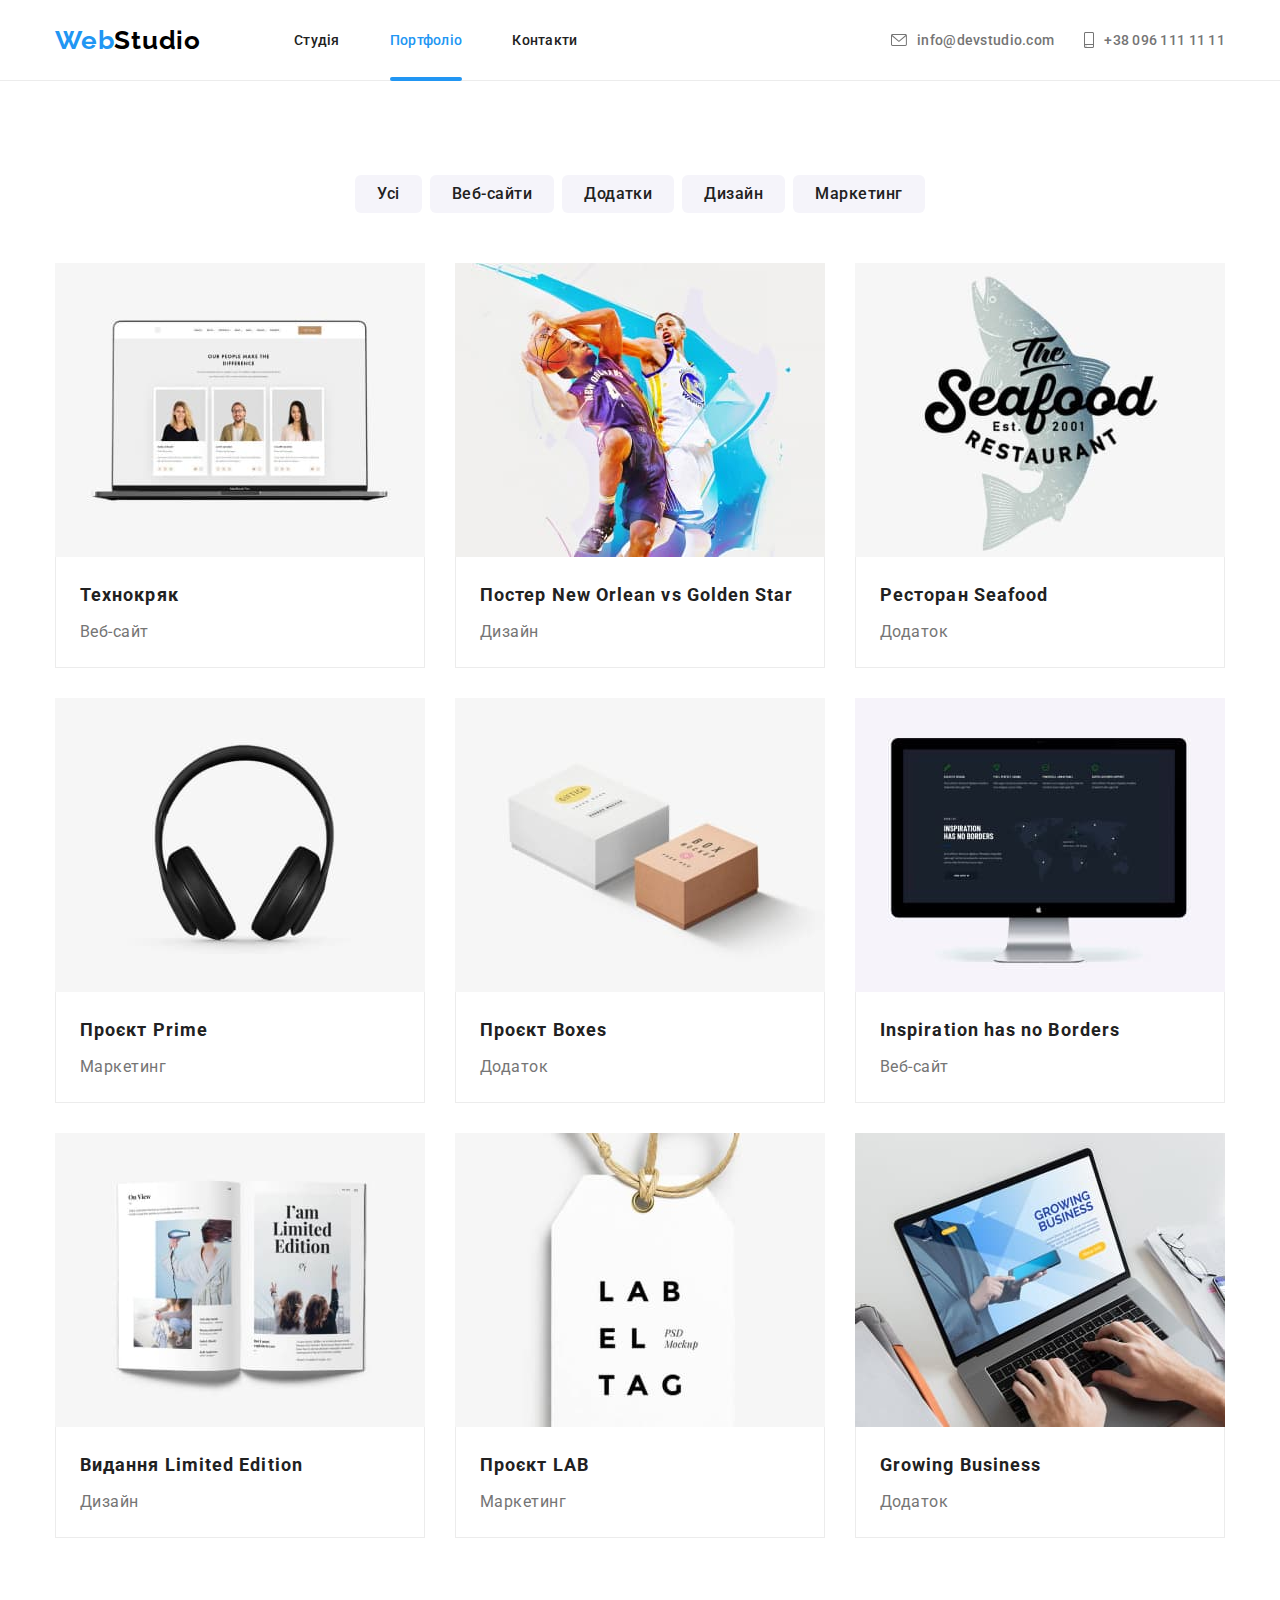
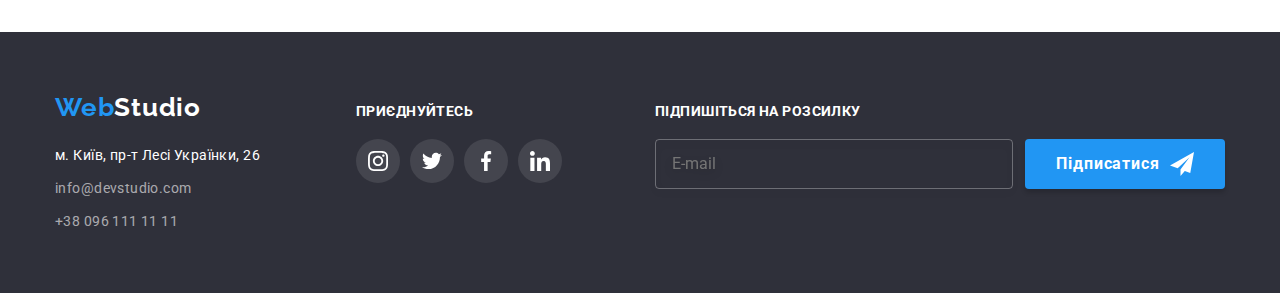
==== portfolio.html @ 5408e078 "finish homework6" ====
<!DOCTYPE html>
<html lang="uk">
<head>
    <meta charset="UTF-8">
    <meta http-equiv="X-UA-Compatible" content="IE=edge">
    <meta name="viewport" content="width=device-width, initial-scale=1.0">
    <title>Портфолио</title>
    <link rel="preconnect" href="https://fonts.googleapis.com">
    <link rel="preconnect" href="https://fonts.gstatic.com" crossorigin>
    <link href="https://fonts.googleapis.com/css2?family=Raleway:wght@700&family=Roboto:wght@400;500;700;900&display=swap"
        rel="stylesheet">
    <link rel="stylesheet" href="https://cdnjs.cloudflare.com/ajax/libs/modern-normalize/1.1.0/modern-normalize.min.css" />
    <link rel="stylesheet" href="./css/main.min.css" />
    <!-- <link rel="stylesheet" href="./css/styles.css" /> -->

</head>
<body>
<header class="header">
    <div class="header__container container">
        <nav class="nav header__nav">
            <a href="./index.html" class="logo link"><span class="logo__first-part">Web</span><span
                    class="logo__second-part">Studio</span></a>
            <ul class="nav__list list">
                <li class="nav__item"><a href="./index.html" class="nav__link link">Студія</a></li>
                <li class="nav__item"><a href="./portfolio.html" class="nav__link nav__link--current link">Портфоліо</a></li>
                <li class="nav__item"><a href="" class="nav__link link">Контакти</a></li>
            </ul>
        </nav>

        <ul class="contact header__contact">
            <li class="contact__item"><a class="contact__link link" href="mailto:info@devstudio.com"><svg
                        class="contact__icon" width="16" height="12">
                        <use href="./images/icon/symbol-defs.svg#icon-envelope"></use>
                    </svg>info@devstudio.com</a></li>
            <li class="contact__item"><a class="contact__link link" href="tel:+380961111111"><svg class="contact__icon"
                        width="10" height="16">
                        <use href="./images/icon/symbol-defs.svg#icon-smartphone"></use>
                    </svg>+38 096 111 11 11</a>
            </li>
        </ul>
    </div>

</header>
    <main>
        <section class="portfolio">
            <div class="portfolio__container container">
                <h1 class="portfolio__title portfolio__title--visually-hidden">Наші проєкти</h1>
                <ul class="filters__list list">
                    <li class="filters__item"><button class="filter__btn btn" type="button">Усі</button></li>
                    <li class="filters__item"><button class="filter__btn btn" type="button">Веб-сайти</button></li>
                    <li class="filters__item"><button class="filter__btn btn" type="button">Додатки</button></li>
                    <li class="filters__item"><button class="filter__btn btn" type="button">Дизайн</button></li>
                    <li class="filters__item"><button class="filter__btn btn" type="button">Маркетинг</button></li>
                </ul>
            
                <ul class="project__list list">
                    <li class="project__item">
                        <a href="" class="project-link">
                            <div class="project__wrapper">
                                <img src="./images/projeck1.jpg" alt="Технокряк" width="370" />
                                <div class="project__overlay">
                                    <p class="project__overlay__text">Ресурс пропонує комплексні пропозиції з різним рівнем функціоналу та сервісів. Все це
                                        дозволить відвідувачу отримати
                                        вичерпні відомості про компанію чи приватну особу.</p>
                                </div>
                            </div>
                            <div class="project__container">
                                <h2 class="project__title">Технокряк</h2>
                                <p class="project__description">Веб-сайт</p>
                            </div>
                        </a>  
                    </li>
                    <li class="project__item">
                        <a href="" class="project-link">
                            <div class="project__wrapper">
                                <img src="./images/projeck2.jpg" alt="Постер New Orlean vs Golden Star" width="370" />
                                <div class="project__overlay">
                                    <p class="project__overlay__text">Ресурс пропонує комплексні пропозиції з різним рівнем функціоналу та сервісів. Все це
                                        дозволить відвідувачу отримати
                                        вичерпні відомості про компанію чи приватну особу.</p>
                                </div>
                            </div>
                            <div class="project__container">
                                <h2 class="project__title">Постер New Orlean vs Golden Star</h2>
                                <p class="project__description">Дизайн</p>
                            </div>
                        </a>
                    </li>
                    <li class="project__item">
                        <a href="" class="project-link">
                            <div class="project__wrapper">
                                <img src="./images/projeck3.jpg" alt="Ресторан Seafood" width="370" />
                                <div class="project__overlay">
                                    <p class="project__overlay__text">Ресурс пропонує комплексні пропозиції з різним рівнем функціоналу та сервісів. Все це
                                        дозволить відвідувачу отримати
                                        вичерпні відомості про компанію чи приватну особу.</p>
                                </div>
                            
                            </div>
                            <div class="project__container">
                                <h2 class="project__title">Ресторан Seafood</h2>
                                <p class="project__description">Додаток</p>
                            </div>
                        </a>
                        
                    </li>
                    <li class="project__item">
                        <a href="" class="project-link">
                            <div class="project__wrapper">
                                <img src="./images/projeck4.jpg" alt="Проєкт Prime" width="370" />
                                <div class="project__overlay">
                                    <p class="project__overlay__text">Ресурс пропонує комплексні пропозиції з різним рівнем функціоналу та сервісів. Все це
                                        дозволить відвідувачу отримати
                                        вичерпні відомості про компанію чи приватну особу.</p>
                                </div>
                            </div>
                            
                            <div class="project__container">
                                <h2 class="project__title">Проєкт Prime</h2>
                                <p class="project__description">Маркетинг</p>
                            </div>
                        </a>    
                    </li>
                    <li class="project__item">
                        <a href="" class="project-link">
                            <div class="project__wrapper">
                                <img src="./images/projeck5.jpg" alt="Проєкт Boxes" width="370" />
                                <div class="project__overlay">
                                    <p class="project__overlay__text">Ресурс пропонує комплексні пропозиції з різним рівнем функціоналу та сервісів. Все це
                                        дозволить відвідувачу отримати
                                        вичерпні відомості про компанію чи приватну особу.</p>
                                </div>
                            
                            </div>
                            
                            <div class="project__container">
                                <h2 class="project__title">Проєкт Boxes</h2>
                                <p class="project__description">Додаток</p>
                            </div>
                        </a>
                    </li>
                    <li class="project__item">
                        <a href="" class="project-link">
                            <div class="project__wrapper">
                                <img src="./images/projeck6.jpg" alt="Inspiration has no Borders" width="370" />
                                <div class="project__overlay">
                                    <p class="project__overlay__text">Ресурс пропонує комплексні пропозиції з різним рівнем функціоналу та сервісів. Все це
                                        дозволить відвідувачу отримати
                                        вичерпні відомості про компанію чи приватну особу.</p>
                                </div>
                            </div>
                            
                            <div class="project__container">
                                <h2 class="project__title">Inspiration has no Borders</h2>
                                <p class="project__description">Веб-сайт</p>
                            </div>
                        </a>
                    </li>
                    <li class="project__item">
                        <a href="" class="project-link">
                            <div class="project__wrapper">
                                <img src="./images/projeck7.jpg" alt="Видання Limited Edition" width="370" />
                                <div class="project__overlay">
                                    <p class="project__overlay__text">Ресурс пропонує комплексні пропозиції з різним рівнем функціоналу та сервісів. Все це
                                        дозволить відвідувачу отримати
                                        вичерпні відомості про компанію чи приватну особу.</p>
                                </div>
                            </div>
                            
                            <div class="project__container">
                                <h2 class="project__title">Видання Limited Edition</h2>
                                <p class="project__description">Дизайн</p>
                            </div>
                        </a>
                    </li>
                    <li class="project__item">
                        <a href="" class="project-link">
                            <div class="project__wrapper">
                                <img src="./images/projeck8.jpg" alt="Проєкт LAB" width="370" />
                                <div class="project__overlay">
                                    <p class="project__overlay__text">Ресурс пропонує комплексні пропозиції з різним рівнем функціоналу та сервісів. Все це
                                        дозволить відвідувачу отримати
                                        вичерпні відомості про компанію чи приватну особу.</p>
                                </div>
                            </div>
                            
                            <div class="project__container">
                                <h2 class="project__title">Проєкт LAB</h2>
                                <p class="project__description">Маркетинг</p>
                            </div>
                        </a>
                    </li>
                    <li class="project__item">
                        <a href="" class="project-link">
                            <div class="project__wrapper">
                                <img src="./images/projeck9.jpg" alt="Growing Business" width="370" />
                                <div class="project__overlay">
                                    <p class="project__overlay__text">Ресурс пропонує комплексні пропозиції з різним рівнем функціоналу та сервісів. Все це
                                        дозволить відвідувачу отримати
                                        вичерпні відомості про компанію чи приватну особу.</p>
                                </div>
                            
                            </div>
                            
                            <div class="project__container">
                                <h2 class="project__title">Growing Business</h2>
                                <p class="project__description">Додаток</p>
                            </div>
                        </a>  
                    </li>                      
                </ul>
            </div>  
        </section>
    </main>
<footer class="footer">
    <div class="footer__group container">
        <div class="address footer__address">
            <a href="./index.html" class="logo link"><span class="logo__first-part">Web</span><span
                    class="logo__second-part--white">Studio</span></a>
            <ul class="address__list list">
                <li class="address__item"><a class="address__maps link" href="https://goo.gl/maps/CPtrU1FHBa2aNyZL9"
                        target="_blank" rel="noopener noreferrer nofollow">м. Київ, пр-т Лесі Українки, 26</a></li>
                <li class="address__item"><a class="address__link link"
                        href="mailto:info@devstudio.com">info@devstudio.com</a></li>
                <li class="address__item"><a class="address__link link" href="tel:+380961111111">+38 096 111 11 11</a>
                </li>
            </ul>
        </div>


        <div class="social-footer footer__social">
            <p class="social-footer__description">приєднуйтесь</p>
            <ul class="social-footer__list list">
                <li class="social-footer__item"><a class="social-footer__link link" href=""><svg class="social__icon"
                            width="20" height="20">
                            <use href="./images/icon/symbol-defs.svg#icon-instagram"></use>
                        </svg></a></li>
                <li class="social-footer__item"><a class="social-footer__link link" href=""><svg class="social__icon"
                            width="20" height="20">
                            <use href="./images/icon/symbol-defs.svg#icon-twitter"></use>
                        </svg></a></li>
                <li class="social-footer__item"><a class="social-footer__link link" href=""><svg class="social__icon"
                            width="20" height="20">
                            <use href="./images/icon/symbol-defs.svg#icon-facebook"></use>
                        </svg></a></li>
                <li class="social-footer__item"><a class="social-footer__link link" href=""><svg class="social__icon"
                            width="20" height="20">
                            <use href="./images/icon/symbol-defs.svg#icon-linkedin"></use>
                        </svg></a></li>

            </ul>
        </div>
        <div class="email footer__input">
            <p class="email__description">Підпишіться на розсилку</p>
            <form class="email__form" name="e-mail_form">
                <label class="email__form__field">
                    <input class="email__form__input" type="text" name="user_email" autofocus placeholder="E-mail" />
                </label>
                <button class="email__form__btn btn" type="button" data-modal-open>Підписатися <svg class="" width="24"
                        height="24">
                        <use href="./images/icon/symbol-defs.svg#icon-telegram"></use>
                    </svg></button>
            </form>
        </div>
    </div>

</footer>

</body>
</html>
---- css/main.min.css ----
:root{--main-font: "Roboto", sans-serif;--secondary-font: "Raleway", sans-serif;---primary-text-color: rgba(33, 33, 33, 1);---title-text-color: rgba(117, 117, 117, 1);---accent-color: rgba(33, 150, 243, 1);---primary-white: rgba(255, 255, 255, 1);---white-bgd: rgba(255, 255, 255, 1);---accent-bgd: rgba(33, 150, 243, 1);---dark-bgd: rgba(47, 48, 58, 1);---white-bgd-10: rgba(255, 255, 255, 0.1);---secondary-bgd: rgba(245, 244, 250, 1);---border-color: rgba(236, 236, 236, 1);---btn-active-color: rgba(24, 140, 232, 1);---brands-icon: rgba(175, 177, 184, 1);---white-cl-60: rgba(255, 255, 255, 0.6);---logo__second-part: rgba(0, 0, 0, 1);---overlay-color: rgba(33, 150, 243, 0.9);---backdrop-color: rgba(0, 0, 0, 0.2);---trns-fast: 250ms cubic-bezier(0.4, 0, 0.2, 1)}.visually-hidden{position:absolute;width:1px;height:1px;margin:-1px;border:0;padding:0;white-space:nowrap;-webkit-clip-path:inset(100%);clip-path:inset(100%);clip:rect(0 0 0 0);overflow:hidden}body{font-family:var(--main-font);background-color:var(---primary-white);color:var(---primary-text-color)}h1,h2,h3,h4,h5,h6,p{margin:0}ul{margin:0;padding:0;list-style:none}img{display:block;max-width:100%;height:auto}a{text-decoration:none}.list{list-style:none;margin:0;padding:0}.link{text-decoration:none;color:currentColor;-webkit-transition:color var(---trns-fast);transition:color var(---trns-fast)}.link:hover,.link:focus{color:var(---accent-color)}.btn{display:inline-block;border:none}.container{margin-left:auto;margin-right:auto;width:1200px;padding-left:15px;padding-right:15px}.header{border-bottom:1px solid var(---border-color)}.header__container{display:-webkit-box;display:-ms-flexbox;display:flex;-webkit-box-align:center;-ms-flex-align:center;align-items:center}.logo{font-family:var(--secondary-font);font-weight:700;font-size:26px;line-height:1.1923076923;letter-spacing:.03em}.logo__first-part{color:var(---accent-color)}.logo__second-part{color:var(---logo__second-part)}.logo__second-part--white{color:var(---primary-white)}.nav{display:-webkit-box;display:-ms-flexbox;display:flex;-webkit-box-align:center;-ms-flex-align:center;align-items:center}.nav__list{display:-webkit-box;display:-ms-flexbox;display:flex;margin-left:93px;color:var(---primary-text-color)}.nav__item{margin-right:50px}.nav__item:last-child{margin-right:0}.nav__link{display:block;padding:32px 0;position:relative;font-weight:500;font-size:14px;line-height:1.1428571429;letter-spacing:.02em}.nav__link--current{color:var(---accent-color)}.nav__link--current::after{content:"";position:absolute;bottom:-1px;left:0;display:block;width:100%;height:4px;border-radius:2px;background-color:var(---accent-bgd)}.contact{display:-webkit-box;display:-ms-flexbox;display:flex;-webkit-box-pack:end;-ms-flex-pack:end;justify-content:flex-end;margin-left:auto}.contact__item+.contact__item{margin-left:30px}.contact__link{display:-webkit-box;display:-ms-flexbox;display:flex;gap:10px;-webkit-box-align:center;-ms-flex-align:center;align-items:center;padding:32px 0;font-weight:500;font-size:14px;line-height:1.1428571429;letter-spacing:.02em;color:var(---title-text-color);-webkit-transition:color var(---trns-fast);transition:color var(---trns-fast)}.contact__link:focus,.contact__link:hover{color:var(---accent-color)}.contact__icon{-webkit-box-pack:center;-ms-flex-pack:center;justify-content:center;-webkit-box-align:center;-ms-flex-align:center;align-items:center;fill:currentColor}.hero{background-color:var(---dark-bgd);max-width:1600px;height:600px;margin-left:auto;margin-right:auto;padding:200px 0;-webkit-box-align:center;-ms-flex-align:center;align-items:center;text-align:center;background-image:-webkit-gradient(linear, left top, right top, from(rgba(47, 48, 58, 0.4)), to(rgba(47, 48, 58, 0.4))),url(../images/img-hero.jpg);background-image:linear-gradient(to right, rgba(47, 48, 58, 0.4), rgba(47, 48, 58, 0.4)),url(../images/img-hero.jpg);background-position:center;background-repeat:no-repeat;background-size:cover}.hero__title{color:var(---primary-white);font-weight:900;font-size:44px;line-height:1.3636363636;letter-spacing:.06em;text-transform:uppercase;max-width:696px;margin-bottom:30px;margin-top:0;margin-left:auto;margin-right:auto}.hero__btn{font-family:var(--main-font);-webkit-box-shadow:0px 4px 4px rgba(0,0,0,.15);box-shadow:0px 4px 4px rgba(0,0,0,.15);font-weight:700;font-size:16px;line-height:1.875;-webkit-box-align:center;-ms-flex-align:center;align-items:center;letter-spacing:.06em;cursor:pointer;padding:10px 32px;min-width:216px;min-height:50px;border-radius:4px;text-decoration:none;color:var(---primary-white);background:var(---accent-bgd);-webkit-transition:color var(---trns-fast),background var(---trns-fast);transition:color var(---trns-fast),background var(---trns-fast)}.hero__btn:hover,.hero__btn:focus{color:var(---primary-white);background:var(---btn-active-color)}.email__form__btn{display:-webkit-box;display:-ms-flexbox;display:flex;-webkit-box-align:center;-ms-flex-align:center;align-items:center;-webkit-box-pack:center;-ms-flex-pack:center;justify-content:center;gap:10px;padding:10px 28px;min-width:200px;min-height:50px;font-family:var(--main-font);-webkit-box-shadow:0px 4px 4px rgba(0,0,0,.15);box-shadow:0px 4px 4px rgba(0,0,0,.15);font-weight:700;font-size:16px;line-height:1.875;letter-spacing:.06em;cursor:pointer;color:var(---primary-white);background:var(---accent-bgd);border-radius:4px;text-decoration:none;-webkit-transition:color var(---trns-fast),background var(---trns-fast);transition:color var(---trns-fast),background var(---trns-fast)}.email__form__btn:hover,.email__form__btn:focus{color:var(---primary-white);background:var(---btn-active-color)}.filter__btn{font-family:var(--main-font);color:var(---primary-text-color);background:var(---secondary-bgd);font-weight:500;font-size:16px;line-height:1.625;text-align:center;letter-spacing:.03em;cursor:pointer;-webkit-box-align:center;-ms-flex-align:center;align-items:center;padding:6px 22px;border-radius:6px;text-decoration:none;-webkit-transition:color var(---trns-fast),background var(---trns-fast),-webkit-box-shadow var(---trns-fast);transition:color var(---trns-fast),background var(---trns-fast),-webkit-box-shadow var(---trns-fast);transition:color var(---trns-fast),background var(---trns-fast),box-shadow var(---trns-fast);transition:color var(---trns-fast),background var(---trns-fast),box-shadow var(---trns-fast),-webkit-box-shadow var(---trns-fast)}.filter__btn:hover,.filter__btn:focus{color:var(---primary-white);background:var(---accent-bgd);-webkit-box-shadow:0px 3px 1px rgba(0,0,0,.1),0px 1px 2px rgba(0,0,0,.08),0px 2px 2px rgba(0,0,0,.12);box-shadow:0px 3px 1px rgba(0,0,0,.1),0px 1px 2px rgba(0,0,0,.08),0px 2px 2px rgba(0,0,0,.12)}.close-btn{position:absolute;top:8px;right:8px;display:-webkit-box;display:-ms-flexbox;display:flex;-webkit-box-align:center;-ms-flex-align:center;align-items:center;-webkit-box-pack:center;-ms-flex-pack:center;justify-content:center;width:30px;height:30px;padding:0;border-radius:50%;cursor:pointer;background-color:var(---white-bgd);border:1px solid rgba(0,0,0,.1);fill:currentColor;-webkit-transition:var(---trns-fast);transition:var(---trns-fast)}.close-btn:focus,.close-btn:hover{color:var(---accent-color)}.form-btn{padding:10px 28px;min-width:200px;min-height:50px;font-family:var(--main-font);font-weight:700;font-size:16px;line-height:1.875;letter-spacing:.06em;cursor:pointer;color:var(---primary-white);background:var(---accent-bgd);border-radius:4px;text-decoration:none;-webkit-box-shadow:0px 4px 4px rgba(0,0,0,.15);box-shadow:0px 4px 4px rgba(0,0,0,.15);border-radius:4px;-webkit-transition:color var(---trns-fast),background var(---trns-fast);transition:color var(---trns-fast),background var(---trns-fast)}.form-btn:hover,.form-btn:focus{color:var(---primary-white);background:var(---btn-active-color)}.features__container{padding-top:94px}.features__title--visually-hidden{position:absolute;width:1px;height:1px;margin:-1px;border:0;padding:0;white-space:nowrap;-webkit-clip-path:inset(100%);clip-path:inset(100%);clip:rect(0 0 0 0);overflow:hidden}.features__list{display:-webkit-box;display:-ms-flexbox;display:flex;-webkit-box-pack:justify;-ms-flex-pack:justify;justify-content:space-between}.features__item{width:270px}.features__item:nth-child(4n){margin-right:0}.features__item+.features__item{margin-left:30px}.features__icon__container{width:270px;margin-bottom:30px;background-color:var(---secondary-bgd);border-radius:4px}.features__icon{display:-webkit-box;display:-ms-flexbox;display:flex;-webkit-box-align:center;-ms-flex-align:center;align-items:center;-webkit-box-pack:center;-ms-flex-pack:center;justify-content:center;padding:25px 100px;fill:currentColor}.features__fact{font-weight:700;font-size:14px;line-height:1.1428571429;letter-spacing:.03em;text-transform:uppercase;color:var(---primary-text-color);margin-top:auto;margin-bottom:10px;margin-left:auto;margin-right:auto}.features__description{font-size:14px;line-height:1.7142857143;letter-spacing:.03em;color:var(---title-text-color);width:270px;margin-bottom:0;margin-top:0;padding-bottom:0}.box__container{margin-top:94px}.box__title{font-weight:700;font-size:36px;line-height:1.1666666667;text-align:center;letter-spacing:.03em;color:var(---primary-text-color);margin-top:0;margin-bottom:50px;padding-top:0;padding-bottom:0}.box__list{display:-webkit-box;display:-ms-flexbox;display:flex;-ms-flex-preferred-size:calc((100% - 60px)/3);flex-basis:calc((100% - 60px)/3);gap:30px}.box__wrapper{position:relative}.box__label{background:-webkit-gradient(linear, left top, right top, from(rgba(47, 48, 58, 0.8)), to(rgba(47, 48, 58, 0.8)));background:linear-gradient(to right, rgba(47, 48, 58, 0.8), rgba(47, 48, 58, 0.8));width:100%;height:70px;position:absolute;bottom:0;left:0}.box__description{font-weight:700;font-size:16px;line-height:1;text-align:center;letter-spacing:.03em;text-transform:uppercase;color:var(---primary-white);padding:27px 0}.team{background-color:var(---secondary-bgd)}.team__container{padding-top:94px;padding-bottom:94px}.team__title{font-weight:700;font-size:36px;line-height:1.1666666667;text-align:center;letter-spacing:.03em;color:var(---primary-text-color);padding-bottom:0;margin-top:0;margin-bottom:50px}.team__list{display:-webkit-box;display:-ms-flexbox;display:flex;-webkit-box-align:center;-ms-flex-align:center;align-items:center;-webkit-box-pack:justify;-ms-flex-pack:justify;justify-content:space-between}.team__item{width:calc((100% - 90px)/4);margin-right:30px}.team__item:nth-child(4n){margin-right:0}.team__item+.team__item{margin-right:30px}.team__card{padding-bottom:30px;background-color:var(---primary-white);-webkit-box-shadow:0px 1px 3px rgba(0,0,0,.12),0px 1px 1px rgba(0,0,0,.14),0px 2px 1px rgba(0,0,0,.2);box-shadow:0px 1px 3px rgba(0,0,0,.12),0px 1px 1px rgba(0,0,0,.14),0px 2px 1px rgba(0,0,0,.2);border-radius:0px 0px 4px 4px}.team__name{font-weight:500;font-size:16px;line-height:1.1875;text-align:center;letter-spacing:.03em;color:var(---primary-text-color);margin-top:30px;margin-bottom:10px}.team__description{font-size:16px;line-height:1.1875;text-align:center;letter-spacing:.03em;color:var(---title-text-color);margin-top:0;margin-bottom:0}.team__social__list{display:-webkit-box;display:-ms-flexbox;display:flex;-webkit-box-pack:center;-ms-flex-pack:center;justify-content:center;-webkit-box-align:center;-ms-flex-align:center;align-items:center;margin-top:16px;-ms-flex-preferred-size:calc((100% - 30px)/4);flex-basis:calc((100% - 30px)/4);gap:10px}.team__social__link{display:-webkit-box;display:-ms-flexbox;display:flex;-webkit-box-pack:center;-ms-flex-pack:center;justify-content:center;-webkit-box-align:center;-ms-flex-align:center;align-items:center;width:44px;height:44px;fill:currentColor;color:var(---brands-icon);border-radius:50%;gap:10px;-webkit-transition:color var(---trns-fast),background-color var(---trns-fast);transition:color var(---trns-fast),background-color var(---trns-fast)}.team__social__link:hover,.team__social__link:focus{color:var(---primary-white);background-color:var(---accent-bgd)}.social__icon{display:-webkit-box;display:-ms-flexbox;display:flex;-webkit-box-align:center;-ms-flex-align:center;align-items:center;-webkit-box-pack:center;-ms-flex-pack:center;justify-content:center}.social-footer{display:block;width:206px;-webkit-box-align:baseline;-ms-flex-align:baseline;align-items:baseline;-ms-flex-wrap:wrap;flex-wrap:wrap;margin-left:70px}.social-footer__description{font-size:14px;line-height:1.7142857143;letter-spacing:.03em;color:var(---primary-white);font-weight:700;text-transform:uppercase}.social-footer__list{display:-webkit-box;display:-ms-flexbox;display:flex;-webkit-box-align:center;-ms-flex-align:center;align-items:center;-webkit-box-pack:center;-ms-flex-pack:center;justify-content:center;margin-top:16px;-ms-flex-preferred-size:calc((100% - 30px)/4);flex-basis:calc((100% - 30px)/4);gap:10px}.social-footer__link{display:-webkit-box;display:-ms-flexbox;display:flex;-webkit-box-pack:center;-ms-flex-pack:center;justify-content:center;-webkit-box-align:center;-ms-flex-align:center;align-items:center;width:44px;height:44px;background-color:var(---white-bgd-10);fill:currentColor;color:var(---primary-white);border-radius:50%;gap:10px;-webkit-transition:color var(---trns-fast),background-color var(---trns-fast);transition:color var(---trns-fast),background-color var(---trns-fast)}.social-footer__link:hover,.social-footer__link:focus{color:var(---primary-white);background-color:var(---accent-bgd)}.social__icon{display:-webkit-box;display:-ms-flexbox;display:flex;-webkit-box-align:center;-ms-flex-align:center;align-items:center;-webkit-box-pack:center;-ms-flex-pack:center;justify-content:center}.clients__container{padding-top:94px;padding-bottom:94px}.clients__title{font-weight:700;font-size:36px;line-height:1.1666666667;text-align:center;letter-spacing:.03em;color:var(---primary-text-color);padding-bottom:0;margin-top:0;margin-bottom:50px}.clients__list{display:-webkit-box;display:-ms-flexbox;display:flex;-webkit-box-pack:center;-ms-flex-pack:center;justify-content:center}.clients__item{width:calc((100% - 150px)/6);margin-right:30px}.clients__item+.clients__item{margin-right:30px}.clients__item:nth-child(6n){margin-right:0}.client__link{display:block;width:170px;height:92px;display:-webkit-box;display:-ms-flexbox;display:flex;-webkit-box-align:center;-ms-flex-align:center;align-items:center;-webkit-box-pack:center;-ms-flex-pack:center;justify-content:center;fill:currentColor;color:var(---brands-icon);border:1px solid var(---brands-icon);border-radius:4px;padding:16px 32px;-webkit-transition:color var(---trns-fast),border-color var(---trns-fast);transition:color var(---trns-fast),border-color var(---trns-fast)}.client__link:hover,.client__link:focus{color:var(---accent-color);border-color:var(---accent-color)}.clients__icon{display:-webkit-box;display:-ms-flexbox;display:flex;-webkit-box-align:center;-ms-flex-align:center;align-items:center;-webkit-box-pack:center;-ms-flex-pack:center;justify-content:center}.footer{background-color:var(---dark-bgd);padding:60px 0}.footer__group{display:-webkit-box;display:-ms-flexbox;display:flex;-webkit-box-align:baseline;-ms-flex-align:baseline;align-items:baseline}.address{display:block;width:231px;-webkit-box-align:baseline;-ms-flex-align:baseline;align-items:baseline;-ms-flex-wrap:wrap;flex-wrap:wrap}.address__list{font-family:var(--main-font);font-style:normal;font-size:14px;line-height:1.7142857143;letter-spacing:.03em;-webkit-box-orient:vertical;-webkit-box-direction:normal;-ms-flex-direction:column;flex-direction:column;padding-top:20px}.address__item{margin-bottom:0;margin-top:0}.address__item+.address__item{margin-top:9px}.address__maps{color:var(---primary-white)}.address__link{color:var(---white-cl-60)}.email{display:block;width:570px;-ms-flex-wrap:wrap;flex-wrap:wrap;margin-left:93px}.email__description{font-size:14px;margin-bottom:20px;line-height:1.1428571429;letter-spacing:.03em;color:var(---primary-white);font-weight:700;text-transform:uppercase}.email__form{display:-webkit-box;display:-ms-flexbox;display:flex;height:50px}.email__form__field{width:570px}.email__form__input{width:358px;height:50px;padding-left:16px;margin-right:12px;outline:rgba(0,0,0,0);background-color:rgba(0,0,0,0);border:1px solid rgba(255,255,255,.3);-webkit-filter:drop-shadow(0px 4px 4px rgba(0, 0, 0, 0.15));filter:drop-shadow(0px 4px 4px rgba(0, 0, 0, 0.15));border-radius:4px;color:var(---white-cl-60)}.portfolio__container{padding-top:94px;padding-bottom:94px}.portfolio__title--visually-hidden{position:absolute;width:1px;height:1px;margin:-1px;border:0;padding:0;white-space:nowrap;-webkit-clip-path:inset(100%);clip-path:inset(100%);clip:rect(0 0 0 0);overflow:hidden}.filters__list{display:-webkit-box;display:-ms-flexbox;display:flex;-webkit-box-align:center;-ms-flex-align:center;align-items:center;text-align:center;-webkit-box-pack:center;-ms-flex-pack:center;justify-content:center}.filters__item+.filters__item{margin-left:8px}.project__list{display:-webkit-box;display:-ms-flexbox;display:flex;-ms-flex-wrap:wrap;flex-wrap:wrap;margin-top:50px}.project__item{width:calc((100% - 60px)/3);margin-right:30px;margin-bottom:30px;-webkit-transition:-webkit-box-shadow var(---trns-fast);transition:-webkit-box-shadow var(---trns-fast);transition:box-shadow var(---trns-fast);transition:box-shadow var(---trns-fast), -webkit-box-shadow var(---trns-fast)}.project__item:hover,.project__item:focus{-webkit-box-shadow:0px 1px 1px rgba(0,0,0,.12),0px 4px 4px rgba(0,0,0,.06),1px 4px 6px rgba(0,0,0,.16);box-shadow:0px 1px 1px rgba(0,0,0,.12),0px 4px 4px rgba(0,0,0,.06),1px 4px 6px rgba(0,0,0,.16)}.project__item:nth-child(3n){margin-right:0}.project__item:nth-last-child(-n+3){margin-bottom:0}.project__wrapper{position:relative;overflow:hidden}.project__overlay{position:absolute;top:0;right:0;background-color:var(---overlay-color);display:-webkit-box;display:-ms-flexbox;display:flex;-webkit-box-align:center;-ms-flex-align:center;align-items:center;width:100%;height:100%;-webkit-transform:translateY(101%);transform:translateY(101%);-webkit-transition:-webkit-transform var(---trns-fast);transition:-webkit-transform var(---trns-fast);transition:transform var(---trns-fast);transition:transform var(---trns-fast), -webkit-transform var(---trns-fast)}.project__item:hover .project__overlay{-webkit-transform:translateY(0);transform:translateY(0)}.project__overlay__text{padding:63px 24px;font-weight:400;font-size:18px;line-height:1.5555555556;letter-spacing:.03em;color:var(---primary-white)}.project__container{padding:20px 24px;border-left:1px solid var(---border-color);border-right:1px solid var(---border-color);border-bottom:1px solid var(---border-color)}.project__title{font-weight:700;font-size:18px;line-height:2;letter-spacing:.06em;color:var(---primary-text-color);margin-top:0;margin-bottom:4px}.project__description{font-size:16px;line-height:1.875;letter-spacing:.03em;color:var(---title-text-color);margin-top:0;margin-bottom:0}.backdrop{position:fixed;top:0;left:0;width:100%;height:100%;background:var(---backdrop-color);opacity:1;visibility:visible;pointer-events:initial;-webkit-transition:opacity 150ms linear,visibility 150ms linear;transition:opacity 150ms linear,visibility 150ms linear}.backdrop.is-hidden{opacity:0;visibility:hidden;pointer-events:none}.modal{position:absolute;width:528px;height:581px;top:50%;left:50%;-webkit-transform:translate(-50%, -50%);transform:translate(-50%, -50%);padding:40px;border-radius:4px;background:var(---white-bgd);-webkit-box-shadow:0px 1px 3px rgba(0,0,0,.12),0px 1px 1px rgba(0,0,0,.14),0px 2px 1px rgba(0,0,0,.2);box-shadow:0px 1px 3px rgba(0,0,0,.12),0px 1px 1px rgba(0,0,0,.14),0px 2px 1px rgba(0,0,0,.2);-webkit-transition:-webkit-transform 300ms ease-out;transition:-webkit-transform 300ms ease-out;transition:transform 300ms ease-out;transition:transform 300ms ease-out, -webkit-transform 300ms ease-out}.backdrop.is-hidden .modal{-webkit-transform:translateX(-50%) translateY(-70%);transform:translateX(-50%) translateY(-70%)}.modal-title{display:block;font-size:20px;line-height:1.15;letter-spacing:.03em;color:var(---primary-text-color);font-weight:700;text-align:center;margin-bottom:12px}.modal-form{text-align:center}.form-group{display:block}.form-field{position:relative;display:block;margin-bottom:10px;text-align:left}.form-field:focus-within>input{border:7px solid var(---accent-color)}.form-label{display:block;font-family:var(--main-font);font-style:normal;font-weight:400;font-size:12px;line-height:1.1666666667;letter-spacing:.01em;color:var(---title-text-color)}.form-input{outline:rgba(0,0,0,0);width:100%;height:40px;margin-top:4px;padding-left:42px;border:1px solid rgba(33,33,33,.2);border-radius:4px;cursor:pointer;-webkit-transition:border var(---trns-fast);transition:border var(---trns-fast)}.form-field:focus-within>input{border:1px solid var(---accent-color)}.form-field:hover>input{border:1px solid var(---accent-color)}.form-icon{outline:rgba(0,0,0,0);position:absolute;display:-webkit-box;display:-ms-flexbox;display:flex;-webkit-box-align:center;-ms-flex-align:center;align-items:center;-webkit-box-pack:center;-ms-flex-pack:center;justify-content:center;left:12px;top:50%;fill:currentColor;-webkit-transition:color var(---trns-fast);transition:color var(---trns-fast);cursor:pointer}.form-field:focus-within>.form-icon{color:var(---accent-color)}.form-field:hover>.form-icon{color:var(---accent-color)}.form-message{outline:rgba(0,0,0,0);resize:none;width:100%;height:120px;margin-top:4px;padding:12px 16px;border:1px solid rgba(33,33,33,.2);border-radius:4px;-webkit-transition:border var(---trns-fast);transition:border var(---trns-fast);font-weight:400;font-size:14px;line-height:1.14;letter-spacing:.01em;color:var(---primary-text-color);cursor:pointer}.form-message:focus,.form-message:hover{border:1px solid var(---accent-color)}.form-policy-group{display:-webkit-box;display:-ms-flexbox;display:flex;-webkit-box-pack:center;-ms-flex-pack:center;justify-content:center;-webkit-box-align:center;-ms-flex-align:center;align-items:center;margin-top:20px;margin-bottom:30px}.form-policy-dscr{font-size:14px;line-height:1.7142857143;letter-spacing:.03em;color:var(---title-text-color);margin-bottom:0}.link-policy{color:var(---accent-color);text-decoration:underline}.custom-checkbox{width:16px;height:15px;display:-webkit-box;display:-ms-flexbox;display:flex;margin-right:8px;border-radius:2px;outline:2px solid #000;outline-offset:-2px;-webkit-transition:outline-color 250ms cubic-bezier(0.4, 0, 0.2, 1);transition:outline-color 250ms cubic-bezier(0.4, 0, 0.2, 1)}.custom-checkbox-icon{opacity:0;-webkit-transition:opacity 250ms cubic-bezier(0.4, 0, 0.2, 1);transition:opacity 250ms cubic-bezier(0.4, 0, 0.2, 1)}.checkbox:checked+.custom-checkbox .custom-checkbox-icon{opacity:1}.checkbox:checked+.custom-checkbox-icon{opacity:1}.checkbox:checked+.custom-checkbox{outline-color:var(---accent-color)}/*# sourceMappingURL=main.min.css.map */
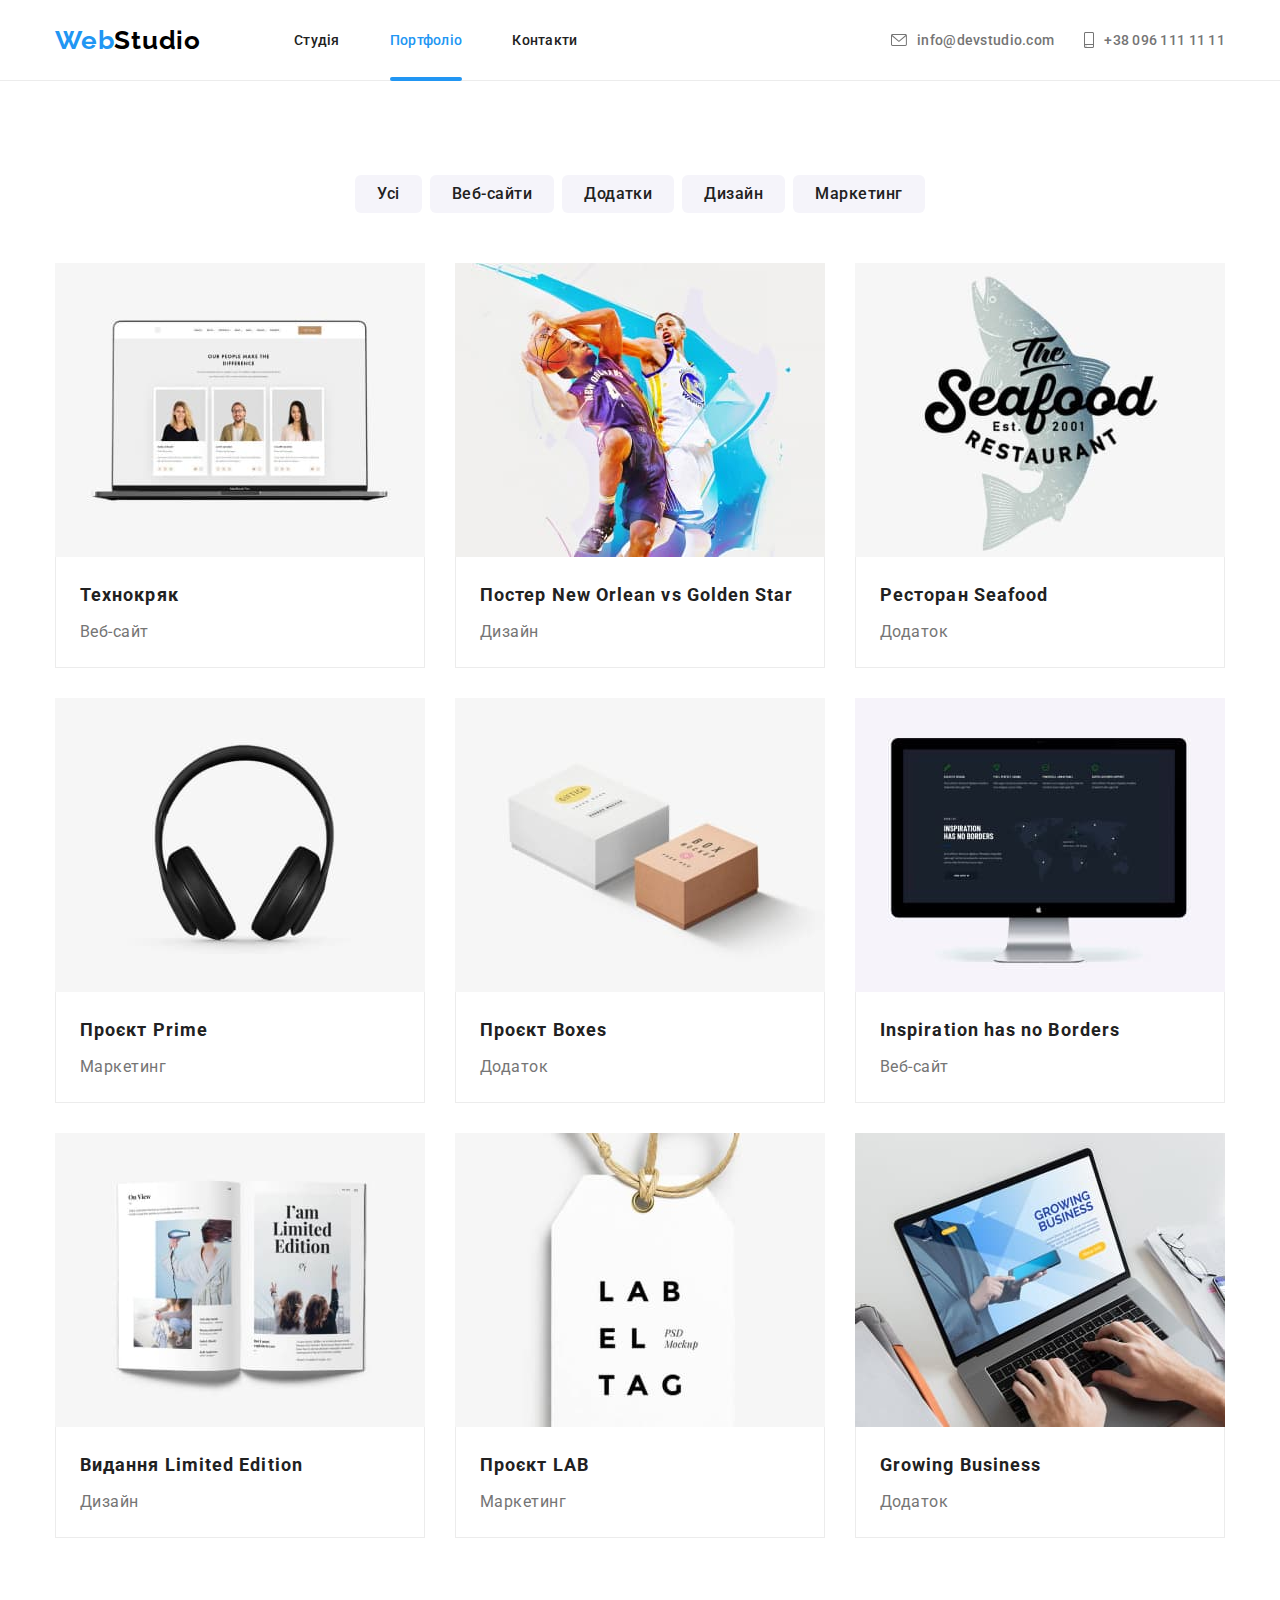
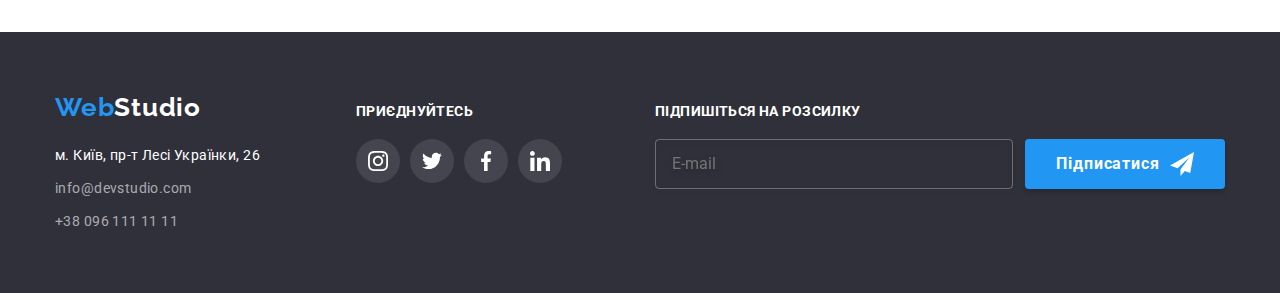
==== commit 4c787ca6: "finish homework7" ====
--- a/portfolio.html
+++ b/portfolio.html
@@ -10,7 +10,7 @@
     <link href="https://fonts.googleapis.com/css2?family=Raleway:wght@700&family=Roboto:wght@400;500;700;900&display=swap"
         rel="stylesheet">
     <link rel="stylesheet" href="https://cdnjs.cloudflare.com/ajax/libs/modern-normalize/1.1.0/modern-normalize.min.css" />
-    <link rel="stylesheet" href="./css/main.min.css" />
+    <link rel="stylesheet" href="./css/main.min.css" /> 
     <!-- <link rel="stylesheet" href="./css/styles.css" /> -->
 
 </head>
